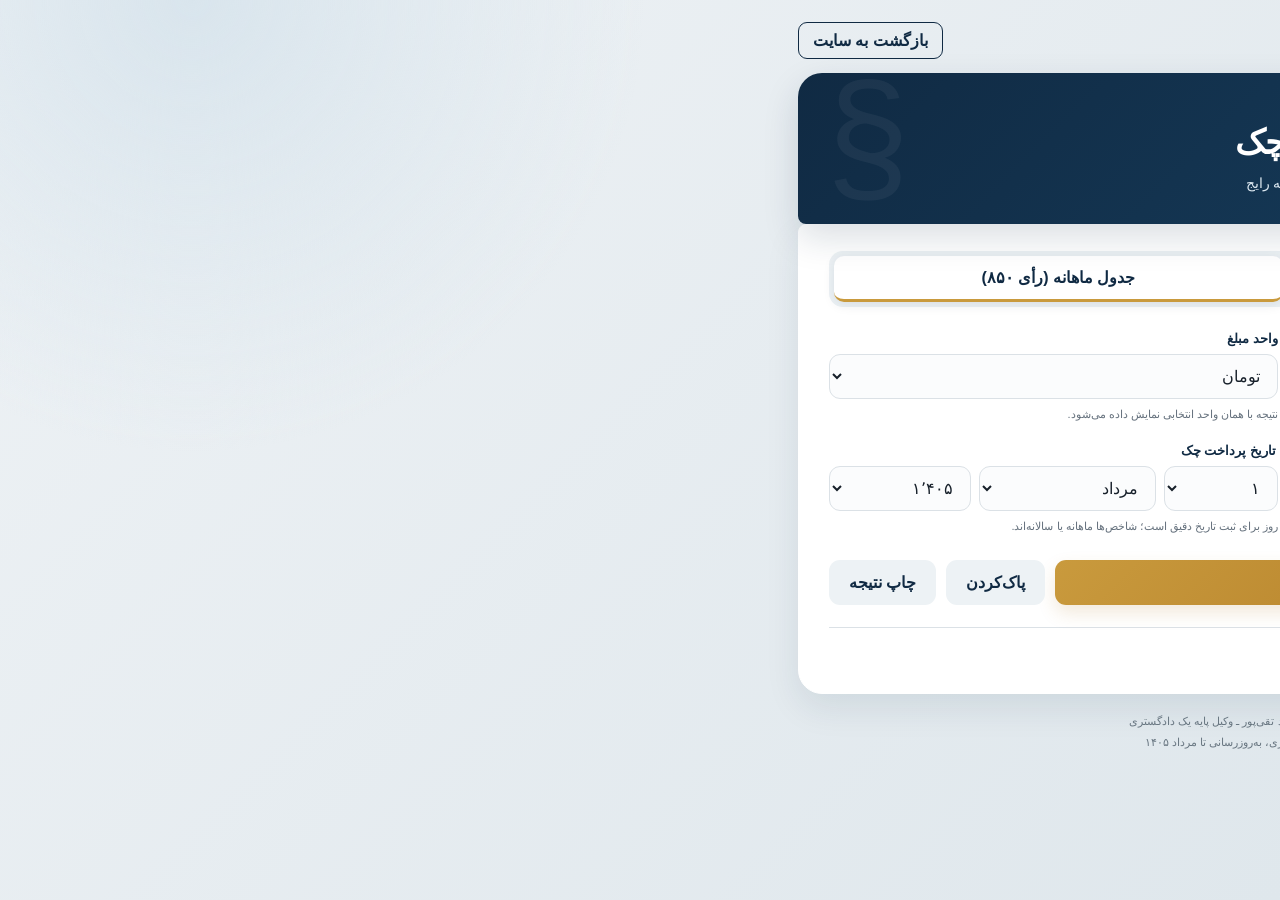
==== khesarat-takhir-tadieh.html @ 4e7bcc29 "Add files via upload" ====
<!doctype html>
<html lang="fa" dir="rtl">
<head>
  <meta charset="utf-8">
  <meta name="viewport" content="width=device-width,initial-scale=1,viewport-fit=cover">
  <title>محاسبه خسارت تأخیر تأدیه چک | ماشین‌حساب آنلاین</title>
  <meta name="description" content="محاسبه آنلاین و رایگان خسارت تأخیر تأدیه چک بر پایه شاخص‌های بانک مرکزی و روش ماهانه منطبق با رأی وحدت رویه ۸۵۰.">
  <link rel="canonical" href="https://mehrdad-taghipour.github.io/khesarat-takhir-tadieh.html">
  <style>
    :root{--navy:#102a43;--navy2:#173f5f;--gold:#c99a3d;--gold2:#f1d38a;--paper:#f7f4ed;--ink:#17202a;--muted:#65717d;--line:#dbe1e6;--ok:#176b4d;--bad:#a33232}
    *{box-sizing:border-box} body{margin:0;min-height:100vh;font-family:Tahoma,"Segoe UI",sans-serif;color:var(--ink);background:radial-gradient(circle at 15% 0,#d9e5ed 0,transparent 32%),linear-gradient(135deg,#eef2f5,#dfe7ec);padding:22px}.site-nav{max-width:980px;margin:0 auto 14px;display:flex;justify-content:space-between;align-items:center;gap:14px}.site-nav a{text-decoration:none;color:var(--navy);font-weight:700}.site-nav .home-link{border:1px solid var(--navy);padding:8px 14px;border-radius:9px}
    button,input,select{font:inherit}.page{max-width:980px;margin:auto}.hero{background:linear-gradient(135deg,var(--navy),var(--navy2));color:#fff;border-radius:24px 24px 8px 8px;padding:27px 30px;box-shadow:0 14px 35px #102a4326;position:relative;overflow:hidden}.hero:after{content:"§";position:absolute;left:28px;top:-23px;font-size:150px;color:#ffffff0d}.eyebrow{color:var(--gold2);font-size:13px;font-weight:700}.hero h1{margin:7px 0 8px;font-size:clamp(23px,4vw,34px)}.hero p{margin:0;color:#dce8f0;font-size:14px;line-height:1.9}
    .card{background:#fff;border:1px solid #ffffff;border-radius:8px 8px 24px 24px;padding:26px 30px 30px;box-shadow:0 14px 35px #102a4317}.mode{display:grid;grid-template-columns:1fr 1fr;gap:10px;background:#edf2f5;padding:5px;border-radius:14px;margin-bottom:24px}.mode label{cursor:pointer}.mode input{position:absolute;opacity:0}.mode span{display:block;text-align:center;padding:12px;border-radius:10px;font-weight:700;color:var(--muted)}.mode input:checked+span{background:#fff;color:var(--navy);box-shadow:0 3px 12px #102a4318;border-bottom:3px solid var(--gold)}
    .grid{display:grid;grid-template-columns:repeat(2,minmax(0,1fr));gap:20px}.field{min-width:0}.field>label,.datebox>legend{display:block;font-size:13px;font-weight:700;color:var(--navy);margin-bottom:8px}.amount-wrap{position:relative}.amount-wrap input{padding-left:72px}.unit-label{position:absolute;left:13px;top:50%;transform:translateY(-50%);color:var(--muted);font-size:12px}
    input,select{width:100%;border:1px solid var(--line);border-radius:11px;background:#fbfcfd;color:var(--ink);padding:12px 13px;outline:0;transition:.2s}input:focus,select:focus{border-color:var(--gold);box-shadow:0 0 0 3px #c99a3d22;background:#fff}.datebox{border:0;padding:0;margin:0}.date-row{display:grid;grid-template-columns:.8fr 1.25fr 1fr;gap:8px}.hint{font-size:11px;color:var(--muted);margin-top:6px;line-height:1.7}
    .actions{display:flex;gap:10px;margin:24px 0 22px}.btn{border:0;border-radius:11px;padding:13px 20px;cursor:pointer;font-weight:700}.primary{background:linear-gradient(135deg,var(--gold),#ad7622);color:#fff;flex:1;box-shadow:0 8px 18px #ad762229}.secondary{background:#edf2f5;color:var(--navy)}.btn:active{transform:translateY(1px)}
    .alert{display:none;border-radius:12px;padding:13px 15px;margin-bottom:18px;font-size:13px;line-height:1.8}.alert.show{display:block}.alert.error{background:#fff0f0;color:var(--bad);border:1px solid #f0c3c3}.alert.info{background:#eef7f3;color:var(--ok);border:1px solid #bddfcf}
    .result{display:none}.result.show{display:block}.result h2{font-size:18px;color:var(--navy);margin:0 0 13px}.tiles{display:grid;grid-template-columns:repeat(3,1fr);gap:12px}.tile{background:var(--paper);border:1px solid #e9e1d0;border-radius:14px;padding:17px}.tile strong{display:block;font-size:13px;color:var(--muted);margin-bottom:9px}.tile output{font-size:clamp(16px,2.5vw,23px);font-weight:800;color:var(--navy);word-break:break-word}.tile.total{background:linear-gradient(135deg,var(--navy),var(--navy2));border:0}.tile.total strong{color:#cedce6}.tile.total output{color:#fff}.details{margin-top:14px;padding:15px;background:#f7fafc;border-radius:12px;border-right:4px solid var(--gold);font-size:12px;line-height:2;color:#485563}.details code{direction:ltr;display:inline-block;background:#e9eef2;border-radius:5px;padding:0 5px;color:var(--navy)}
    details{margin-top:22px;border-top:1px solid var(--line);padding-top:16px}summary{cursor:pointer;font-weight:700;color:var(--navy)}details p,details li{font-size:12px;line-height:2;color:#56636f}.foot{font-size:11px;line-height:1.9;color:#687681;text-align:center;margin:17px auto 0;max-width:780px}.print-only{display:none}
    @media(max-width:680px){body{padding:10px}.hero,.card{padding:21px 17px}.grid{grid-template-columns:1fr}.tiles{grid-template-columns:1fr}.actions{flex-wrap:wrap}.secondary{flex:1}.date-row{grid-template-columns:.75fr 1.15fr .9fr}}
    @media print{body{background:#fff;padding:0}.hero,.card{box-shadow:none}.mode,.grid,.actions,details,.foot{display:none}.result{display:block!important}.print-only{display:block}.card{padding-top:20px}.hero:after{display:none}}
  </style>
</head>
<body>
<nav class="site-nav" aria-label="مسیر سایت"><a href="index.html">مهرداد تقی‌پور <small>· وکیل پایه یک دادگستری</small></a><a class="home-link" href="index.html">بازگشت به سایت</a></nav>
<main class="page">
  <header class="hero">
    <div class="eyebrow">ابزار محاسبات حقوقی</div>
    <h1>ماشین‌حساب خسارت تأخیر تأدیه چک</h1>
    <p>محاسبه بر پایه شاخص‌های اعلامی بانک مرکزی تا مرداد ۱۴۰۵ و فرمول تعدیل وجه رایج</p>
  </header>
  <section class="card">
    <div class="mode" role="radiogroup" aria-label="روش محاسبه">
      <label><input type="radio" name="mode" value="annual"><span>متوسط سالانه</span></label>
      <label><input type="radio" name="mode" value="monthly" checked><span>جدول ماهانه (رأی ۸۵۰)</span></label>
    </div>

    <div class="grid">
      <div class="field"><label for="amount">مبلغ اصل چک</label><div class="amount-wrap"><input id="amount" inputmode="numeric" autocomplete="off" placeholder="مثلاً ۵۰۰٬۰۰۰٬۰۰۰"><span class="unit-label" id="amountUnit">تومان</span></div><div class="hint" id="amountWords">مبلغ را وارد کنید.</div></div>
      <div class="field"><label for="unit">واحد مبلغ</label><select id="unit"><option value="toman">تومان</option><option value="rial">ریال</option></select><div class="hint">نتیجه با همان واحد انتخابی نمایش داده می‌شود.</div></div>
      <fieldset class="datebox"><legend>تاریخ چک (سررسید)</legend><div class="date-row"><select id="startDay" aria-label="روز تاریخ چک"></select><select id="startMonth" aria-label="ماه تاریخ چک"></select><select id="startYear" aria-label="سال تاریخ چک"></select></div><div class="hint">در محاسبه چک، مبدأ اصولاً تاریخ مندرج در چک است.</div></fieldset>
      <fieldset class="datebox"><legend>تاریخ پرداخت چک</legend><div class="date-row"><select id="endDay" aria-label="روز تاریخ پرداخت"></select><select id="endMonth" aria-label="ماه تاریخ پرداخت"></select><select id="endYear" aria-label="سال تاریخ پرداخت"></select></div><div class="hint">روز برای ثبت تاریخ دقیق است؛ شاخص‌ها ماهانه یا سالانه‌اند.</div></fieldset>
    </div>

    <div class="actions"><button class="btn primary" id="calculate">محاسبه خسارت</button><button class="btn secondary" id="clear">پاک‌کردن</button><button class="btn secondary" id="print" disabled>چاپ نتیجه</button></div>
    <div id="alert" class="alert" role="alert"></div>
    <section id="result" class="result" aria-live="polite">
      <div class="print-only"><p>گزارش محاسبه خسارت تأخیر تأدیه چک</p></div>
      <h2>نتیجه محاسبه</h2>
      <div class="tiles">
        <div class="tile"><strong>مبلغ اصل بدهی</strong><output id="principalOut">—</output></div>
        <div class="tile"><strong>خسارت تأخیر تأدیه</strong><output id="damageOut">—</output></div>
        <div class="tile total"><strong>جمع کل قابل پرداخت</strong><output id="totalOut">—</output></div>
      </div>
      <div class="details" id="details"></div>
    </section>
    <details><summary>مبنای محاسبه و نکات حقوقی</summary><ul><li>جمع کل = اصل بدهی × (شاخص زمان پرداخت ÷ شاخص زمان سررسید).</li><li>خسارت تأخیر = جمع کل − اصل بدهی.</li><li>گزینه «جدول ماهانه» از عدد شاخص منتشرشده مقابل هر ماه استفاده می‌کند و با نحوه محاسبه مقرر در رأی وحدت‌رویه ۸۵۰ هماهنگ است.</li><li>گزینه «متوسط سالانه» برای مقایسه و محاسبات مبتنی بر میانگین کل سال حفظ شده است؛ ماه و روز در این روش اثری ندارد. به‌دلیل کامل‌نبودن متوسط سال ۱۴۰۵، محاسبه‌ای که به این سال منتهی شود انجام نمی‌شود.</li><li>در جدول ماهانه، آخرین داده موجود مرداد ۱۴۰۵ است.</li><li>این ابزار برای برآورد اولیه است و جایگزین محاسبه مرجع قضایی یا بررسی شرایط قانونی پرونده نیست.</li></ul></details>
  </section>
  <p class="foot">تهیه‌شده برای استفاده حقوقی مهرداد تقی‌پور ـ وکیل پایه یک دادگستری<br>داده‌های شاخص: جدول بانک مرکزی، به‌روزرسانی تا مرداد ۱۴۰۵</p>
</main>
<script>
const months=['فروردین','اردیبهشت','خرداد','تیر','مرداد','شهریور','مهر','آبان','آذر','دی','بهمن','اسفند'];
const monthly={
1375:[4.344,4.344,4.344,4.344,4.344,4.424,4.464,4.545,4.625,4.706,4.746,4.826],1376:[4.987,5.108,5.108,5.108,5.188,5.229,5.229,5.269,5.349,5.47,5.631,5.711],1377:[5.953,5.953,5.953,6.033,6.033,6.113,6.194,6.274,6.435,6.516,6.636,6.797],1378:[7.199,7.24,7.28,7.24,7.28,7.36,7.441,7.481,7.682,7.803,7.923,8.044],1379:[8.124,8.124,8.245,8.165,8.285,8.326,8.406,8.486,8.647,8.688,8.768,8.929],1380:[9.09,9.09,9.13,9.17,9.251,9.291,9.331,9.371,9.572,9.693,9.814,9.975],1381:[10.176,10.417,10.578,10.578,10.618,10.779,10.779,10.94,11.141,11.382,11.583,11.744],1382:[11.986,12.106,12.267,12.348,12.388,12.388,12.468,12.629,12.911,13.072,13.152,13.353],1383:[13.72,13.88,14.08,14.24,14.32,14.36,14.52,14.64,14.8,15,15.16,15.44],1384:[15.97,15.85,15.81,15.69,15.69,15.73,15.85,16.01,16.17,16.29,16.45,16.69],1385:[16.81,16.97,17.25,17.25,17.33,17.66,17.9,18.06,18.5,18.86,19.1,19.31],1386:[19.63,19.79,20.03,20.19,20.31,20.83,21.16,21.52,22.12,22.48,22.97,23.65],1387:[24.37,24.78,25.34,25.46,25.94,26.95,27.39,27.59,27.95,27.83,27.71,27.83],1388:[28.15,28.52,29,29.04,29.32,29.44,29.48,29.64,30,30,30.21,30.77],1389:[31.05,31.17,31.41,31.73,32.14,32.38,32.98,33.34,33.87,34.75,35.63,36.84],1390:[37.5,38.1,38.6,38.7,39.1,39.8,40.2,40.8,41.4,42,43.1,44.5],1391:[45.5,46.6,47.1,48.1,48.9,50.3,52.7,55.2,56.4,57.5,60.5,62.9],1392:[64.7,66,68.3,69.2,70,71.2,72.1,72.8,73.1,74,74.3,75.2],1393:[76,76.9,78.2,79.3,80.4,81.4,82.6,83.8,85.4,85.6,86.3,87.4],1394:[88.5,89.4,90.9,90.6,90.5,91,91.5,92.2,93.4,93.8,94,94.7],1395:[95,96.3,97.7,98.3,99.2,99.6,100,100.2,101.7,102.5,103.7,105.9],1396:[107.1,107.1,107.8,107.5,107.7,108,108.4,109.8,111.9,112.4,113.4,114.7],1397:[115.6,117.5,122.6,126.8,133.8,141.9,148.4,153.6,159.3,162.1,167.7,176.8],1398:[182.7,188.2,192.6,196.9,198.5,200.1,201.4,204.1,212.5,214.7,219.6,226.5],1399:[229.9,240.2,249.8,261.8,270.8,281.3,302.8,326.1,338.9,347.5,363,374.2],1400:[378.3,382,399.3,410,421.7,435.6,448.9,459.7,468.2,474.2,482,484.6],1401:[495.1,520.4,575.4,600.4,614.8,631,649.5,663.5,679.8,713.4,745.1,794.3],1402:[834.9,858.3,885.8,908.8,940.6,971.6,995.9,1014.8,1048.3,1066.1,1076.8,1097.3],1403:[1125.8,1159.6,1206,1242.2,1277,1306.4,1339.1,1379.3,1402.7,1433.6,1485.2,1531.2],1404:[1589.5,1625.7,1689.2,1742.7,1802.6,1877.9,1967.6,2033.7,2100.9,2220.7,2408.4,2481.3],1405:[2654.9,2880.4,3092.3,3205.1,3323.7,null,null,null,null,null,null,null]};
const annual={1375:4.52,1376:5.298,1377:6.258,1378:7.516,1379:8.463,1380:9.427,1381:10.915,1382:12.624,1383:14.544,1384:16.048,1385:17.955,1386:21.265,1387:26.66,1388:29.527,1389:33.188,1390:40.321,1391:52.635,1392:70.916,1393:81.948,1394:91.714,1395:100,1396:109.65,1397:143.842,1398:203.15,1399:298.858,1400:437.042,1401:640.225,1402:974.75,1403:1324,1404:1961.6};
const $=id=>document.getElementById(id), fa=n=>new Intl.NumberFormat('fa-IR').format(n), latin=s=>String(s).replace(/[۰-۹]/g,d=>'۰۱۲۳۴۵۶۷۸۹'.indexOf(d)).replace(/[٠-٩]/g,d=>'٠١٢٣٤٥٦٧٨٩'.indexOf(d));
function fillSelect(el,arr,value){el.innerHTML=arr.map(x=>`<option value="${x.v}">${x.t}</option>`).join('');if(value!=null)el.value=value}
function leap(y){return [1,5,9,13,17,22,26,30].includes(y%33)}
function daysIn(y,m){return m<7?31:m<12?30:leap(y)?30:29}
function syncDays(prefix){const y=+$(`${prefix}Year`).value,m=+$(`${prefix}Month`).value,el=$(`${prefix}Day`),old=+el.value||1;fillSelect(el,Array.from({length:daysIn(y,m)},(_,i)=>({v:i+1,t:fa(i+1)})),Math.min(old,daysIn(y,m)))}
function setup(){const years=Object.keys(monthly).map(Number).sort((a,b)=>b-a).map(y=>({v:y,t:fa(y)})),ms=months.map((m,i)=>({v:i,t:m}));['start','end'].forEach(p=>{fillSelect($(`${p}Year`),years,p==='start'?1403:1405);fillSelect($(`${p}Month`),ms,p==='start'?9:4);$(`${p}Year`).addEventListener('change',()=>syncDays(p));$(`${p}Month`).addEventListener('change',()=>syncDays(p));syncDays(p)});$('startDay').value=1;$('endDay').value=1}
function cleanAmount(v){return Number(latin(v).replace(/[^0-9]/g,''))}
function showAlert(msg,type='error'){$('alert').className=`alert show ${type}`;$('alert').textContent=msg}
function hideAlert(){$('alert').className='alert'}
function dateValue(p){return {y:+$(`${p}Year`).value,m:+$(`${p}Month`).value,d:+$(`${p}Day`).value}}
function compare(a,b){return a.y-b.y||a.m-b.m||a.d-b.d}
function displayDate(d){return `${fa(d.y)}/${fa(d.m+1).padStart(2,'۰')}/${fa(d.d).padStart(2,'۰')}`}
function calculate(){hideAlert();$('result').classList.remove('show');$('print').disabled=true;const amount=cleanAmount($('amount').value),start=dateValue('start'),end=dateValue('end'),mode=document.querySelector('[name=mode]:checked').value;if(!amount||amount<=0)return showAlert('لطفاً مبلغ معتبر و بزرگ‌تر از صفر وارد کنید.');if(compare(end,start)<0)return showAlert('تاریخ پرداخت نمی‌تواند پیش از تاریخ چک باشد.');let sIdx,eIdx,label;if(mode==='annual'){if(end.y>=1405)return showAlert('متوسط سالانه قطعی ۱۴۰۵ هنوز منتشر نشده است. برای پرداخت‌های سال ۱۴۰۵، «جدول ماهانه» را انتخاب کنید یا پس از انتشار متوسط سالانه اقدام کنید.');sIdx=annual[start.y];eIdx=annual[end.y];label='متوسط سالانه (ماه و روز بدون اثر)';}else{sIdx=monthly[start.y]?.[start.m];eIdx=monthly[end.y]?.[end.m];label='جدول ماهانه ـ مطابق رأی وحدت‌رویه ۸۵۰';if(sIdx==null||eIdx==null)return showAlert('شاخص ماه انتخاب‌شده در جدول بانک مرکزی موجود نیست. آخرین شاخص این نسخه مربوط به مرداد ۱۴۰۵ است.');}if(sIdx==null||eIdx==null)return showAlert('برای تاریخ انتخاب‌شده شاخص معتبر موجود نیست.');const total=Math.round(amount*(eIdx/sIdx)),damage=Math.max(0,total-amount),unit=$('unit').value==='toman'?'تومان':'ریال';$('principalOut').textContent=`${fa(amount)} ${unit}`;$('damageOut').textContent=`${fa(damage)} ${unit}`;$('totalOut').textContent=`${fa(total)} ${unit}`;$('details').innerHTML=`روش محاسبه: <b>${label}</b><br>تاریخ چک: ${displayDate(start)} ـ شاخص مبدأ: <b>${fa(sIdx)}</b><br>تاریخ پرداخت: ${displayDate(end)} ـ شاخص مقصد: <b>${fa(eIdx)}</b><br>نسبت شاخص‌ها: <b>${fa(Number((eIdx/sIdx).toFixed(6)))}</b><br><code>${fa(amount)} × (${fa(eIdx)} ÷ ${fa(sIdx)}) = ${fa(total)}</code><br>خسارت: ${fa(total)} − ${fa(amount)} = <b>${fa(damage)} ${unit}</b>`;$('result').classList.add('show');$('print').disabled=false;showAlert('محاسبه با موفقیت انجام شد. نتیجه به نزدیک‌ترین واحد پول گرد شده است.','info')}
$('amount').addEventListener('input',e=>{const n=cleanAmount(e.target.value);e.target.value=n?fa(n):'';$('amountWords').textContent=n?`${fa(n)} ${$('unit').value==='toman'?'تومان':'ریال'}`:'مبلغ را وارد کنید.'});$('unit').addEventListener('change',()=>{$('amountUnit').textContent=$('unit').value==='toman'?'تومان':'ریال';$('amount').dispatchEvent(new Event('input'))});$('calculate').addEventListener('click',calculate);$('print').addEventListener('click',()=>window.print());$('clear').addEventListener('click',()=>{$('amount').value='';$('amountWords').textContent='مبلغ را وارد کنید.';hideAlert();$('result').classList.remove('show');$('print').disabled=true});setup();
</script>
</body>
</html>
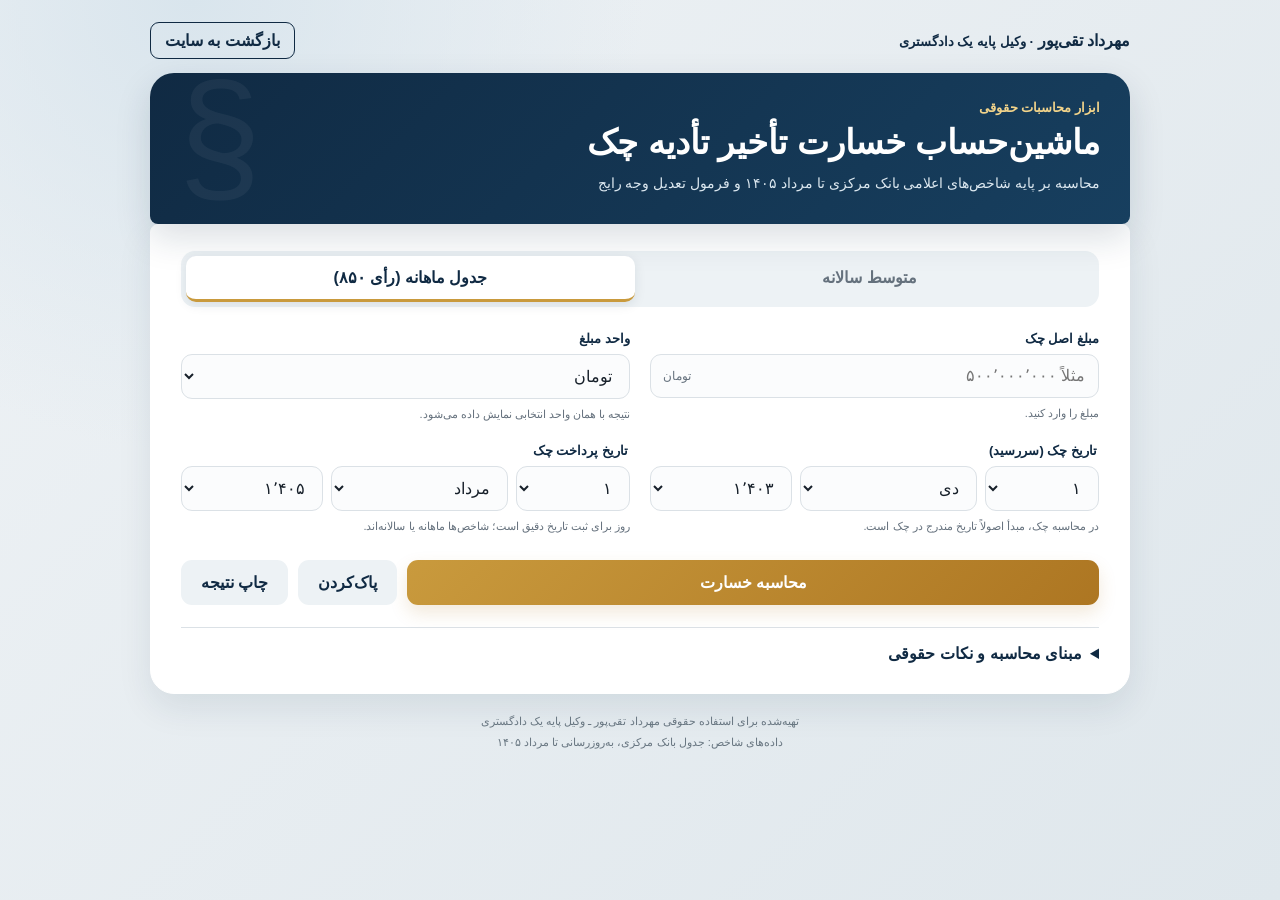
==== commit 2c45a32e: "Add files via upload" ====
--- a/khesarat-takhir-tadieh.html
+++ b/khesarat-takhir-tadieh.html
@@ -8,16 +8,16 @@
   <link rel="canonical" href="https://mehrdad-taghipour.github.io/khesarat-takhir-tadieh.html">
   <style>
     :root{--navy:#102a43;--navy2:#173f5f;--gold:#c99a3d;--gold2:#f1d38a;--paper:#f7f4ed;--ink:#17202a;--muted:#65717d;--line:#dbe1e6;--ok:#176b4d;--bad:#a33232}
-    *{box-sizing:border-box} body{margin:0;min-height:100vh;font-family:Tahoma,"Segoe UI",sans-serif;color:var(--ink);background:radial-gradient(circle at 15% 0,#d9e5ed 0,transparent 32%),linear-gradient(135deg,#eef2f5,#dfe7ec);padding:22px}.site-nav{max-width:980px;margin:0 auto 14px;display:flex;justify-content:space-between;align-items:center;gap:14px}.site-nav a{text-decoration:none;color:var(--navy);font-weight:700}.site-nav .home-link{border:1px solid var(--navy);padding:8px 14px;border-radius:9px}
-    button,input,select{font:inherit}.page{max-width:980px;margin:auto}.hero{background:linear-gradient(135deg,var(--navy),var(--navy2));color:#fff;border-radius:24px 24px 8px 8px;padding:27px 30px;box-shadow:0 14px 35px #102a4326;position:relative;overflow:hidden}.hero:after{content:"§";position:absolute;left:28px;top:-23px;font-size:150px;color:#ffffff0d}.eyebrow{color:var(--gold2);font-size:13px;font-weight:700}.hero h1{margin:7px 0 8px;font-size:clamp(23px,4vw,34px)}.hero p{margin:0;color:#dce8f0;font-size:14px;line-height:1.9}
-    .card{background:#fff;border:1px solid #ffffff;border-radius:8px 8px 24px 24px;padding:26px 30px 30px;box-shadow:0 14px 35px #102a4317}.mode{display:grid;grid-template-columns:1fr 1fr;gap:10px;background:#edf2f5;padding:5px;border-radius:14px;margin-bottom:24px}.mode label{cursor:pointer}.mode input{position:absolute;opacity:0}.mode span{display:block;text-align:center;padding:12px;border-radius:10px;font-weight:700;color:var(--muted)}.mode input:checked+span{background:#fff;color:var(--navy);box-shadow:0 3px 12px #102a4318;border-bottom:3px solid var(--gold)}
+    *{box-sizing:border-box} html,body{width:100%;max-width:100%;overflow-x:hidden} body{margin:0;min-height:100vh;font-family:Tahoma,"Segoe UI",sans-serif;color:var(--ink);background:radial-gradient(circle at 15% 0,#d9e5ed 0,transparent 32%),linear-gradient(135deg,#eef2f5,#dfe7ec);padding:22px}.site-nav{width:100%;max-width:980px;min-width:0;margin:0 auto 14px;display:flex;justify-content:space-between;align-items:center;gap:14px}.site-nav a{text-decoration:none;color:var(--navy);font-weight:700}.site-nav .home-link{border:1px solid var(--navy);padding:8px 14px;border-radius:9px}
+    button,input,select{font:inherit}.page{width:100%;max-width:980px;min-width:0;margin:auto}.hero{width:100%;max-width:100%;min-width:0;background:linear-gradient(135deg,var(--navy),var(--navy2));color:#fff;border-radius:24px 24px 8px 8px;padding:27px 30px;box-shadow:0 14px 35px #102a4326;position:relative;overflow:hidden}.hero:after{content:"§";position:absolute;left:28px;top:-23px;font-size:150px;color:#ffffff0d}.eyebrow{color:var(--gold2);font-size:13px;font-weight:700}.hero h1{margin:7px 0 8px;font-size:clamp(23px,4vw,34px)}.hero p{margin:0;color:#dce8f0;font-size:14px;line-height:1.9}
+    .card{width:100%;max-width:100%;min-width:0;background:#fff;border:1px solid #ffffff;border-radius:8px 8px 24px 24px;padding:26px 30px 30px;box-shadow:0 14px 35px #102a4317}.mode{width:100%;min-width:0;display:grid;grid-template-columns:repeat(2,minmax(0,1fr));gap:10px;background:#edf2f5;padding:5px;border-radius:14px;margin-bottom:24px}.mode label,.mode span{min-width:0}.mode label{cursor:pointer;position:relative}.mode input{position:absolute;opacity:0;width:1px;height:1px;margin:0;overflow:hidden;pointer-events:none}.mode span{display:block;text-align:center;padding:12px;border-radius:10px;font-weight:700;color:var(--muted)}.mode input:checked+span{background:#fff;color:var(--navy);box-shadow:0 3px 12px #102a4318;border-bottom:3px solid var(--gold)}
     .grid{display:grid;grid-template-columns:repeat(2,minmax(0,1fr));gap:20px}.field{min-width:0}.field>label,.datebox>legend{display:block;font-size:13px;font-weight:700;color:var(--navy);margin-bottom:8px}.amount-wrap{position:relative}.amount-wrap input{padding-left:72px}.unit-label{position:absolute;left:13px;top:50%;transform:translateY(-50%);color:var(--muted);font-size:12px}
     input,select{width:100%;border:1px solid var(--line);border-radius:11px;background:#fbfcfd;color:var(--ink);padding:12px 13px;outline:0;transition:.2s}input:focus,select:focus{border-color:var(--gold);box-shadow:0 0 0 3px #c99a3d22;background:#fff}.datebox{border:0;padding:0;margin:0}.date-row{display:grid;grid-template-columns:.8fr 1.25fr 1fr;gap:8px}.hint{font-size:11px;color:var(--muted);margin-top:6px;line-height:1.7}
     .actions{display:flex;gap:10px;margin:24px 0 22px}.btn{border:0;border-radius:11px;padding:13px 20px;cursor:pointer;font-weight:700}.primary{background:linear-gradient(135deg,var(--gold),#ad7622);color:#fff;flex:1;box-shadow:0 8px 18px #ad762229}.secondary{background:#edf2f5;color:var(--navy)}.btn:active{transform:translateY(1px)}
     .alert{display:none;border-radius:12px;padding:13px 15px;margin-bottom:18px;font-size:13px;line-height:1.8}.alert.show{display:block}.alert.error{background:#fff0f0;color:var(--bad);border:1px solid #f0c3c3}.alert.info{background:#eef7f3;color:var(--ok);border:1px solid #bddfcf}
     .result{display:none}.result.show{display:block}.result h2{font-size:18px;color:var(--navy);margin:0 0 13px}.tiles{display:grid;grid-template-columns:repeat(3,1fr);gap:12px}.tile{background:var(--paper);border:1px solid #e9e1d0;border-radius:14px;padding:17px}.tile strong{display:block;font-size:13px;color:var(--muted);margin-bottom:9px}.tile output{font-size:clamp(16px,2.5vw,23px);font-weight:800;color:var(--navy);word-break:break-word}.tile.total{background:linear-gradient(135deg,var(--navy),var(--navy2));border:0}.tile.total strong{color:#cedce6}.tile.total output{color:#fff}.details{margin-top:14px;padding:15px;background:#f7fafc;border-radius:12px;border-right:4px solid var(--gold);font-size:12px;line-height:2;color:#485563}.details code{direction:ltr;display:inline-block;background:#e9eef2;border-radius:5px;padding:0 5px;color:var(--navy)}
     details{margin-top:22px;border-top:1px solid var(--line);padding-top:16px}summary{cursor:pointer;font-weight:700;color:var(--navy)}details p,details li{font-size:12px;line-height:2;color:#56636f}.foot{font-size:11px;line-height:1.9;color:#687681;text-align:center;margin:17px auto 0;max-width:780px}.print-only{display:none}
-    @media(max-width:680px){body{padding:10px}.hero,.card{padding:21px 17px}.grid{grid-template-columns:1fr}.tiles{grid-template-columns:1fr}.actions{flex-wrap:wrap}.secondary{flex:1}.date-row{grid-template-columns:.75fr 1.15fr .9fr}}
+    @media(max-width:680px){body{padding:10px}.site-nav{gap:8px}.site-nav>a:first-child{font-size:13px;min-width:0}.site-nav>a:first-child small{display:none}.site-nav .home-link{padding:7px 10px;font-size:13px;white-space:nowrap}.page,.hero,.card,.mode,.grid,.date-row,.tiles,.actions{min-width:0;max-width:100%}.hero,.card{padding:21px 17px}.hero h1{font-size:23px;overflow-wrap:anywhere}.hero p{overflow-wrap:anywhere}.mode{grid-template-columns:repeat(2,minmax(0,1fr))}.mode span{padding:10px 5px;font-size:12px;white-space:normal}.grid{grid-template-columns:minmax(0,1fr)}.tiles{grid-template-columns:minmax(0,1fr)}.actions{flex-wrap:wrap}.secondary{flex:1}.date-row{grid-template-columns:minmax(0,.75fr) minmax(0,1.15fr) minmax(0,.9fr)}input,select{min-width:0}}
     @media print{body{background:#fff;padding:0}.hero,.card{box-shadow:none}.mode,.grid,.actions,details,.foot{display:none}.result{display:block!important}.print-only{display:block}.card{padding-top:20px}.hero:after{display:none}}
   </style>
 </head>
